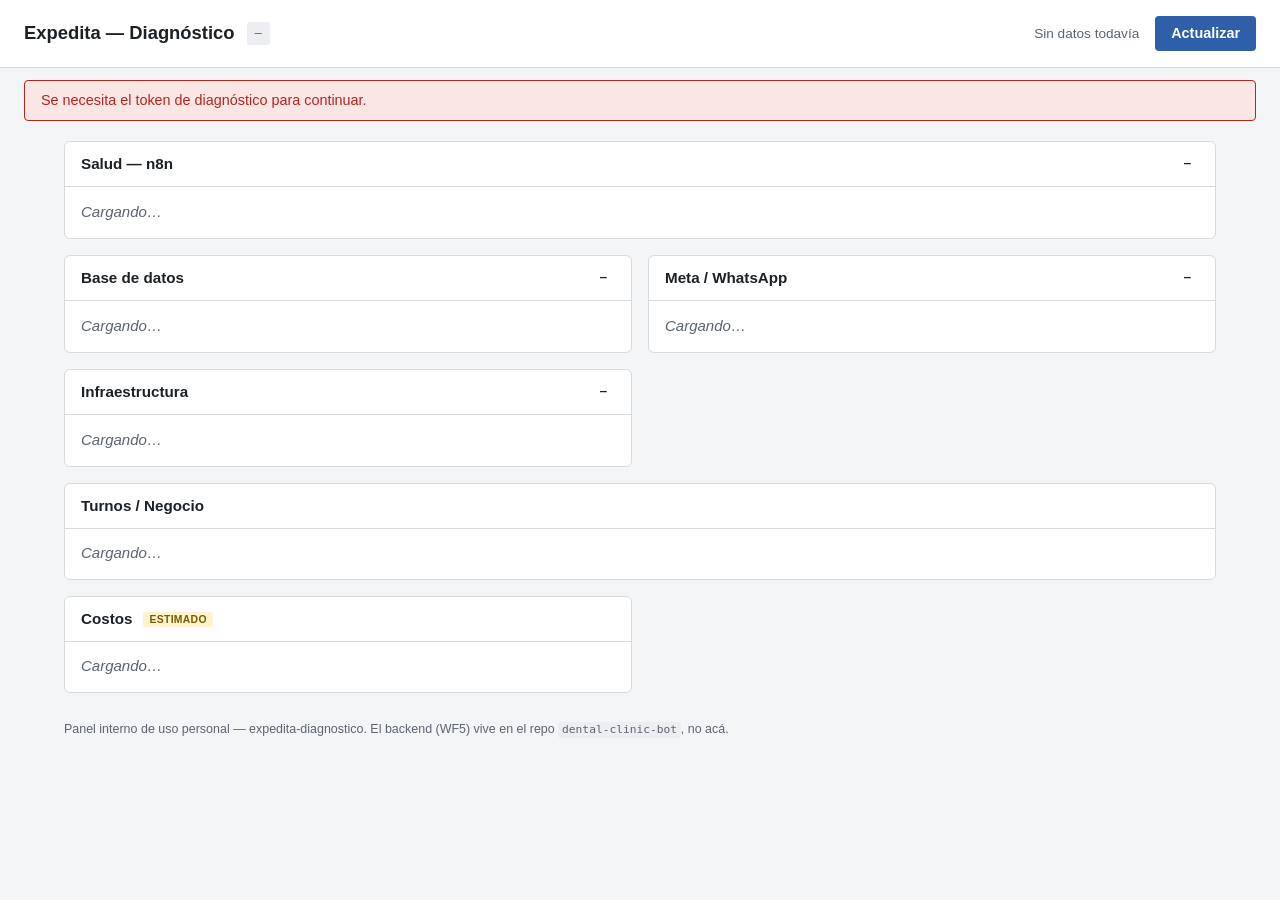
==== src/index.html @ 27dfe032 "feat: implementa frontend del panel de diagnóstico (src/)" ====
<!DOCTYPE html>
<html lang="es">
<head>
<meta charset="UTF-8">
<meta name="viewport" content="width=device-width, initial-scale=1.0">
<title>Expedita — Diagnóstico</title>
<link rel="stylesheet" href="styles.css">
</head>
<body>
<header class="topbar">
  <div class="topbar-title">
    <h1>Expedita — Diagnóstico</h1>
    <span class="env-badge" id="env-badge">—</span>
  </div>
  <div class="topbar-actions">
    <span class="ultima-actualizacion" id="ultima-actualizacion">Sin datos todavía</span>
    <button id="btn-actualizar" type="button">Actualizar</button>
  </div>
</header>

<div class="global-error" id="global-error" hidden></div>

<main class="grid">

  <section class="panel panel-wide" id="panel-n8n" aria-labelledby="h-n8n">
    <div class="panel-header">
      <h2 id="h-n8n">Salud — n8n</h2>
      <span class="status-pill" id="n8n-status">—</span>
    </div>
    <div class="panel-body" id="n8n-body">
      <p class="sin-datos">Cargando…</p>
    </div>
  </section>

  <section class="panel" id="panel-db" aria-labelledby="h-db">
    <div class="panel-header">
      <h2 id="h-db">Base de datos</h2>
      <span class="status-pill" id="db-status">—</span>
    </div>
    <div class="panel-body" id="db-body">
      <p class="sin-datos">Cargando…</p>
    </div>
  </section>

  <section class="panel" id="panel-meta" aria-labelledby="h-meta">
    <div class="panel-header">
      <h2 id="h-meta">Meta / WhatsApp</h2>
      <span class="status-pill" id="meta-status">—</span>
    </div>
    <div class="panel-body" id="meta-body">
      <p class="sin-datos">Cargando…</p>
    </div>
  </section>

  <section class="panel" id="panel-infra" aria-labelledby="h-infra">
    <div class="panel-header">
      <h2 id="h-infra">Infraestructura</h2>
      <span class="status-pill" id="infra-status">—</span>
    </div>
    <div class="panel-body" id="infra-body">
      <p class="sin-datos">Cargando…</p>
    </div>
  </section>

  <section class="panel panel-wide" id="panel-negocio" aria-labelledby="h-negocio">
    <div class="panel-header">
      <h2 id="h-negocio">Turnos / Negocio</h2>
    </div>
    <div class="panel-body" id="negocio-body">
      <p class="sin-datos">Cargando…</p>
    </div>
  </section>

  <section class="panel" id="panel-costos" aria-labelledby="h-costos">
    <div class="panel-header">
      <h2 id="h-costos">Costos <span class="tag-estimado">estimado</span></h2>
    </div>
    <div class="panel-body" id="costos-body">
      <p class="sin-datos">Cargando…</p>
    </div>
  </section>

</main>

<footer class="foot">
  <p>Panel interno de uso personal — expedita-diagnostico. El backend
  (WF5) vive en el repo <code>dental-clinic-bot</code>, no acá.</p>
</footer>

<script src="app.js"></script>
</body>
</html>
---- src/styles.css ----
/* Reset mínimo */
*,
*::before,
*::after {
  box-sizing: border-box;
}
html,
body {
  margin: 0;
  padding: 0;
}

:root {
  --bg: #f4f5f7;
  --panel-bg: #ffffff;
  --border: #d7dbe0;
  --text: #1c2126;
  --text-muted: #5b6470;
  --accent: #2f5fa8;

  --ok-bg: #e4f5e8;
  --ok-text: #1c7a3c;
  --error-bg: #fbe6e6;
  --error-text: #b3261e;
  --unknown-bg: #eceef1;
  --unknown-text: #5b6470;
  --warn-text: #b3261e;

  --font-body: -apple-system, "Segoe UI", Roboto, Helvetica, Arial, sans-serif;
  --font-mono: "Consolas", "SFMono-Regular", Menlo, Monaco, monospace;
}

body {
  font-family: var(--font-body);
  color: var(--text);
  background: var(--bg);
  line-height: 1.4;
  font-size: 15px;
}

h1,
h2,
h3 {
  margin: 0;
  font-weight: 600;
}

code {
  font-family: var(--font-mono);
  background: var(--unknown-bg);
  padding: 0.1em 0.35em;
  border-radius: 3px;
  font-size: 0.9em;
}

/* Barra superior */
.topbar {
  display: flex;
  flex-wrap: wrap;
  align-items: center;
  justify-content: space-between;
  gap: 0.75rem;
  padding: 1rem 1.5rem;
  background: var(--panel-bg);
  border-bottom: 1px solid var(--border);
  position: sticky;
  top: 0;
  z-index: 10;
}

.topbar-title {
  display: flex;
  align-items: center;
  gap: 0.75rem;
}

.topbar-title h1 {
  font-size: 1.15rem;
}

.env-badge {
  font-family: var(--font-mono);
  font-size: 0.75rem;
  text-transform: uppercase;
  letter-spacing: 0.03em;
  background: var(--unknown-bg);
  color: var(--text-muted);
  padding: 0.2rem 0.5rem;
  border-radius: 3px;
}

.topbar-actions {
  display: flex;
  align-items: center;
  gap: 1rem;
  font-size: 0.85rem;
  color: var(--text-muted);
}

#btn-actualizar {
  font: inherit;
  font-size: 0.9rem;
  font-weight: 600;
  padding: 0.45rem 1rem;
  background: var(--accent);
  color: #fff;
  border: none;
  border-radius: 4px;
  cursor: pointer;
}

#btn-actualizar:hover {
  filter: brightness(1.08);
}

#btn-actualizar:disabled {
  opacity: 0.6;
  cursor: default;
}

/* Error global */
.global-error {
  margin: 0.75rem 1.5rem 0;
  padding: 0.6rem 1rem;
  background: var(--error-bg);
  color: var(--error-text);
  border: 1px solid var(--error-text);
  border-radius: 4px;
  font-size: 0.9rem;
}

/* Grid principal */
.grid {
  display: grid;
  grid-template-columns: repeat(2, minmax(0, 1fr));
  gap: 1rem;
  padding: 1.25rem 1.5rem;
  max-width: 75rem;
  margin: 0 auto;
}

.panel-wide {
  grid-column: span 2;
}

/* Paneles */
.panel {
  background: var(--panel-bg);
  border: 1px solid var(--border);
  border-radius: 6px;
  overflow: hidden;
  min-width: 0;
}

.panel-header {
  display: flex;
  align-items: center;
  justify-content: space-between;
  gap: 0.75rem;
  padding: 0.7rem 1rem;
  border-bottom: 1px solid var(--border);
}

.panel-header h2 {
  font-size: 0.95rem;
}

.panel-body {
  padding: 0.85rem 1rem 1rem;
  overflow-x: auto;
}

.tag-estimado {
  font-size: 0.65rem;
  font-weight: 600;
  text-transform: uppercase;
  letter-spacing: 0.03em;
  background: #fff3cd;
  color: #7a5b00;
  padding: 0.15rem 0.4rem;
  border-radius: 3px;
  margin-left: 0.4rem;
  vertical-align: middle;
}

/* Status pill */
.status-pill {
  font-family: var(--font-mono);
  font-size: 0.7rem;
  font-weight: 700;
  letter-spacing: 0.03em;
  padding: 0.2rem 0.5rem;
  border-radius: 3px;
  white-space: nowrap;
}

.status-ok {
  background: var(--ok-bg);
  color: var(--ok-text);
}

.status-error {
  background: var(--error-bg);
  color: var(--error-text);
}

.status-unknown {
  background: var(--unknown-bg);
  color: var(--unknown-text);
}

/* Sin datos / cargando */
.sin-datos {
  color: var(--text-muted);
  font-style: italic;
  margin: 0;
}

/* Listas clave-valor */
.kv-list {
  display: flex;
  flex-direction: column;
  gap: 0.4rem;
}

.kv-row {
  display: flex;
  justify-content: space-between;
  gap: 1rem;
  padding: 0.15rem 0;
  border-bottom: 1px dashed var(--border);
  font-size: 0.9rem;
}

.kv-row:last-child {
  border-bottom: none;
}

.kv-label {
  color: var(--text-muted);
}

.kv-value {
  font-family: var(--font-mono);
  font-weight: 600;
  text-align: right;
}

.num-warn {
  color: var(--warn-text);
}

/* Tablas */
table {
  border-collapse: collapse;
  width: 100%;
  font-size: 0.85rem;
}

.tabla-workflows {
  min-width: 52rem;
}

th,
td {
  text-align: left;
  padding: 0.4rem 0.6rem;
  border-bottom: 1px solid var(--border);
  white-space: nowrap;
}

th {
  font-size: 0.72rem;
  text-transform: uppercase;
  letter-spacing: 0.02em;
  color: var(--text-muted);
  font-weight: 600;
}

td {
  font-family: var(--font-mono);
}

td:first-child,
th:first-child {
  font-family: var(--font-body);
  white-space: normal;
}

.tabla-simple {
  margin-top: 0.6rem;
  min-width: 0;
}

.resumen-linea {
  display: flex;
  flex-wrap: wrap;
  gap: 1.25rem;
  margin-top: 0.75rem;
  padding-top: 0.6rem;
  border-top: 1px solid var(--border);
  font-size: 0.85rem;
  color: var(--text-muted);
}

.resumen-linea span {
  font-family: var(--font-mono);
}

/* Subgrupos dentro de un panel (Turnos/Negocio) */
.subgrupo + .subgrupo {
  margin-top: 1rem;
  padding-top: 1rem;
  border-top: 1px solid var(--border);
}

.subgrupo h3 {
  font-size: 0.8rem;
  text-transform: uppercase;
  letter-spacing: 0.02em;
  color: var(--text-muted);
  margin-bottom: 0.5rem;
}

.nota {
  margin: 0.75rem 0 0;
  font-size: 0.8rem;
  font-style: italic;
  color: var(--text-muted);
}

/* Footer */
.foot {
  max-width: 75rem;
  margin: 0 auto;
  padding: 0.5rem 1.5rem 2rem;
  color: var(--text-muted);
  font-size: 0.78rem;
}

.foot p {
  margin: 0;
}

/* Responsive */
@media (max-width: 62rem) {
  .grid {
    grid-template-columns: 1fr;
  }
  .panel-wide {
    grid-column: span 1;
  }
}

@media (max-width: 40rem) {
  .topbar {
    padding: 0.85rem 1rem;
  }
  .grid {
    padding: 1rem;
  }
  .panel-body {
    padding: 0.75rem 0.85rem 0.9rem;
  }
  .kv-row {
    font-size: 0.85rem;
  }
}
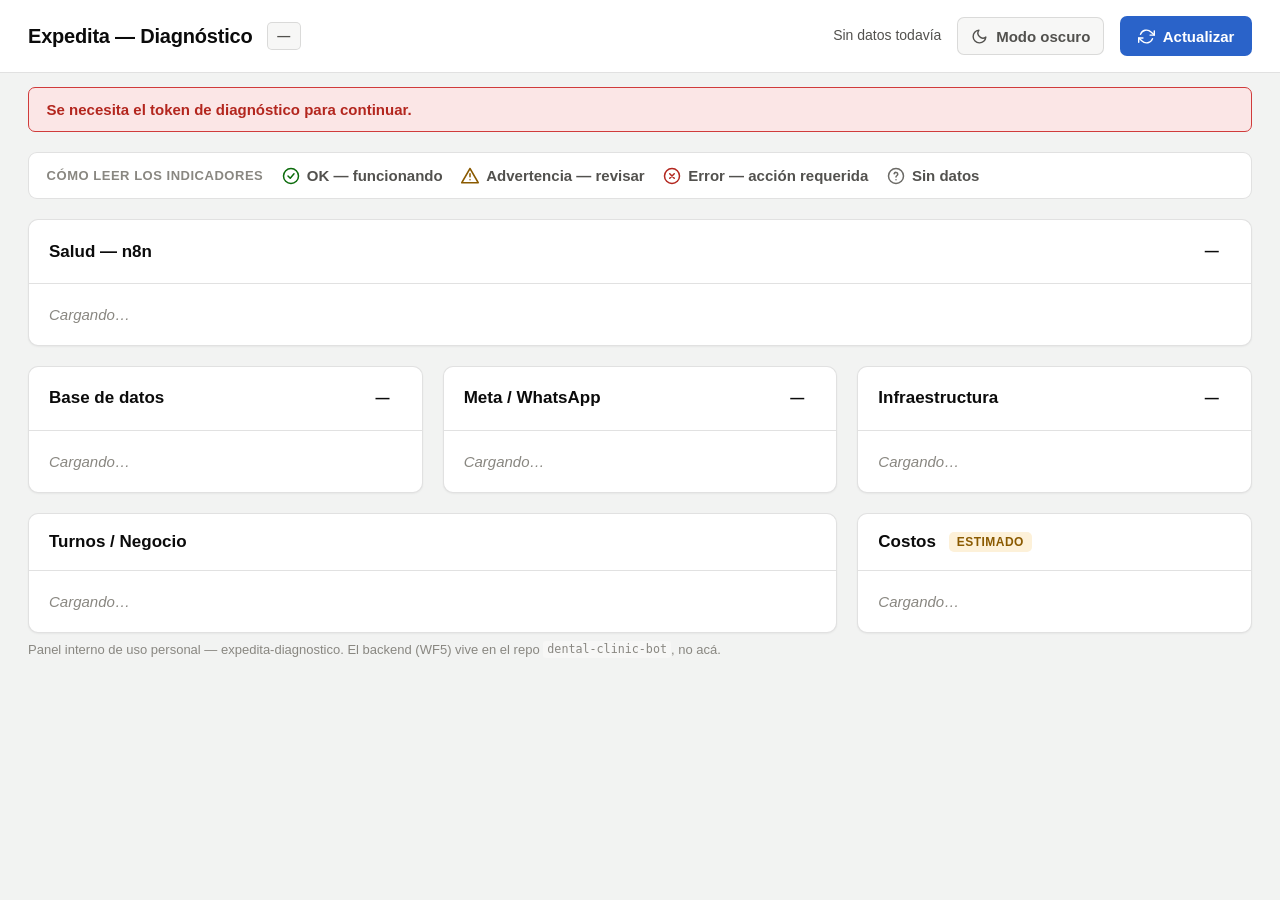
==== commit c26a4d8b: "feat: rediseña UI/UX del panel de diagnóstico Pastillas de estado con ícono+color (nunca color solo)" ====
--- a/src/index.html
+++ b/src/index.html
@@ -8,84 +8,116 @@
 </head>
 <body>
 <header class="topbar">
-  <div class="topbar-title">
+  <div class="topbar-left">
     <h1>Expedita — Diagnóstico</h1>
     <span class="env-badge" id="env-badge">—</span>
   </div>
-  <div class="topbar-actions">
-    <span class="ultima-actualizacion" id="ultima-actualizacion">Sin datos todavía</span>
-    <button id="btn-actualizar" type="button">Actualizar</button>
+  <div class="topbar-right">
+    <span class="last-update" id="ultima-actualizacion">Sin datos todavía</span>
+    <button type="button" class="theme-toggle" id="btn-theme" aria-pressed="false">
+      <svg class="icon-sun" viewBox="0 0 24 24" fill="none" stroke="currentColor" stroke-width="2" stroke-linecap="round" stroke-linejoin="round" aria-hidden="true"><circle cx="12" cy="12" r="5"></circle><line x1="12" y1="1" x2="12" y2="3"></line><line x1="12" y1="21" x2="12" y2="23"></line><line x1="4.22" y1="4.22" x2="5.64" y2="5.64"></line><line x1="18.36" y1="18.36" x2="19.78" y2="19.78"></line><line x1="1" y1="12" x2="3" y2="12"></line><line x1="21" y1="12" x2="23" y2="12"></line><line x1="4.22" y1="19.78" x2="5.64" y2="18.36"></line><line x1="18.36" y1="5.64" x2="19.78" y2="4.22"></line></svg>
+      <svg class="icon-moon" viewBox="0 0 24 24" fill="none" stroke="currentColor" stroke-width="2" stroke-linecap="round" stroke-linejoin="round" aria-hidden="true"><path d="M21 12.79A9 9 0 1 1 11.21 3 7 7 0 0 0 21 12.79z"></path></svg>
+      <span class="theme-toggle-label" id="theme-toggle-label">Modo oscuro</span>
+    </button>
+    <button id="btn-actualizar" type="button" class="btn">
+      <svg viewBox="0 0 24 24" fill="none" stroke="currentColor" stroke-width="2" stroke-linecap="round" stroke-linejoin="round" aria-hidden="true"><polyline points="23 4 23 10 17 10"></polyline><polyline points="1 20 1 14 7 14"></polyline><path d="M3.51 9a9 9 0 0 1 14.85-3.36L23 10M1 14l4.64 4.36A9 9 0 0 0 20.49 15"></path></svg>
+      Actualizar
+    </button>
   </div>
 </header>
 
 <div class="global-error" id="global-error" hidden></div>
 
-<main class="grid">
+<div class="shell">
 
-  <section class="panel panel-wide" id="panel-n8n" aria-labelledby="h-n8n">
-    <div class="panel-header">
-      <h2 id="h-n8n">Salud — n8n</h2>
-      <span class="status-pill" id="n8n-status">—</span>
-    </div>
-    <div class="panel-body" id="n8n-body">
-      <p class="sin-datos">Cargando…</p>
-    </div>
-  </section>
+  <div class="legend">
+    <span class="legend-title">Cómo leer los indicadores</span>
+    <span class="legend-item">
+      <svg viewBox="0 0 24 24" fill="none" stroke="currentColor" stroke-width="2" stroke-linecap="round" stroke-linejoin="round" class="legend-icon legend-icon-good" aria-hidden="true"><circle cx="12" cy="12" r="10"></circle><path d="M8 12l3 3 5-6"></path></svg>
+      OK — funcionando
+    </span>
+    <span class="legend-item">
+      <svg viewBox="0 0 24 24" fill="none" stroke="currentColor" stroke-width="2" stroke-linecap="round" stroke-linejoin="round" class="legend-icon legend-icon-warn" aria-hidden="true"><path d="M12 2 1 21h22L12 2z"></path><line x1="12" y1="9" x2="12" y2="13"></line><line x1="12" y1="17" x2="12.01" y2="17"></line></svg>
+      Advertencia — revisar
+    </span>
+    <span class="legend-item">
+      <svg viewBox="0 0 24 24" fill="none" stroke="currentColor" stroke-width="2" stroke-linecap="round" stroke-linejoin="round" class="legend-icon legend-icon-crit" aria-hidden="true"><circle cx="12" cy="12" r="10"></circle><path d="M15 9l-6 6M9 9l6 6"></path></svg>
+      Error — acción requerida
+    </span>
+    <span class="legend-item">
+      <svg viewBox="0 0 24 24" fill="none" stroke="currentColor" stroke-width="2" stroke-linecap="round" stroke-linejoin="round" class="legend-icon legend-icon-unk" aria-hidden="true"><circle cx="12" cy="12" r="10"></circle><path d="M9.5 9a2.5 2.5 0 0 1 4.9.8c0 1.7-2.4 2-2.4 3.4"></path><line x1="12" y1="17" x2="12.01" y2="17"></line></svg>
+      Sin datos
+    </span>
+  </div>
 
-  <section class="panel" id="panel-db" aria-labelledby="h-db">
-    <div class="panel-header">
-      <h2 id="h-db">Base de datos</h2>
-      <span class="status-pill" id="db-status">—</span>
-    </div>
-    <div class="panel-body" id="db-body">
-      <p class="sin-datos">Cargando…</p>
-    </div>
-  </section>
+  <main class="grid">
 
-  <section class="panel" id="panel-meta" aria-labelledby="h-meta">
-    <div class="panel-header">
-      <h2 id="h-meta">Meta / WhatsApp</h2>
-      <span class="status-pill" id="meta-status">—</span>
-    </div>
-    <div class="panel-body" id="meta-body">
-      <p class="sin-datos">Cargando…</p>
-    </div>
-  </section>
+    <section class="card col-12" id="panel-n8n" aria-labelledby="h-n8n">
+      <div class="card-head">
+        <h2 id="h-n8n">Salud — n8n</h2>
+        <span class="pill" id="n8n-status">—</span>
+      </div>
+      <div class="card-body" id="n8n-body">
+        <p class="sin-datos">Cargando…</p>
+      </div>
+    </section>
 
-  <section class="panel" id="panel-infra" aria-labelledby="h-infra">
-    <div class="panel-header">
-      <h2 id="h-infra">Infraestructura</h2>
-      <span class="status-pill" id="infra-status">—</span>
-    </div>
-    <div class="panel-body" id="infra-body">
-      <p class="sin-datos">Cargando…</p>
-    </div>
-  </section>
+    <section class="card col-4" id="panel-db" aria-labelledby="h-db">
+      <div class="card-head">
+        <h2 id="h-db">Base de datos</h2>
+        <span class="pill" id="db-status">—</span>
+      </div>
+      <div class="card-body" id="db-body">
+        <p class="sin-datos">Cargando…</p>
+      </div>
+    </section>
 
-  <section class="panel panel-wide" id="panel-negocio" aria-labelledby="h-negocio">
-    <div class="panel-header">
-      <h2 id="h-negocio">Turnos / Negocio</h2>
-    </div>
-    <div class="panel-body" id="negocio-body">
-      <p class="sin-datos">Cargando…</p>
-    </div>
-  </section>
+    <section class="card col-4" id="panel-meta" aria-labelledby="h-meta">
+      <div class="card-head">
+        <h2 id="h-meta">Meta / WhatsApp</h2>
+        <span class="pill" id="meta-status">—</span>
+      </div>
+      <div class="card-body" id="meta-body">
+        <p class="sin-datos">Cargando…</p>
+      </div>
+    </section>
 
-  <section class="panel" id="panel-costos" aria-labelledby="h-costos">
-    <div class="panel-header">
-      <h2 id="h-costos">Costos <span class="tag-estimado">estimado</span></h2>
-    </div>
-    <div class="panel-body" id="costos-body">
-      <p class="sin-datos">Cargando…</p>
-    </div>
-  </section>
+    <section class="card col-4" id="panel-infra" aria-labelledby="h-infra">
+      <div class="card-head">
+        <h2 id="h-infra">Infraestructura</h2>
+        <span class="pill" id="infra-status">—</span>
+      </div>
+      <div class="card-body" id="infra-body">
+        <p class="sin-datos">Cargando…</p>
+      </div>
+    </section>
 
-</main>
+    <section class="card col-8" id="panel-negocio" aria-labelledby="h-negocio">
+      <div class="card-head">
+        <h2 id="h-negocio">Turnos / Negocio</h2>
+      </div>
+      <div class="card-body" id="negocio-body">
+        <p class="sin-datos">Cargando…</p>
+      </div>
+    </section>
 
-<footer class="foot">
-  <p>Panel interno de uso personal — expedita-diagnostico. El backend
-  (WF5) vive en el repo <code>dental-clinic-bot</code>, no acá.</p>
-</footer>
+    <section class="card col-4" id="panel-costos" aria-labelledby="h-costos">
+      <div class="card-head">
+        <h2 id="h-costos">Costos <span class="tag-estimado">Estimado</span></h2>
+      </div>
+      <div class="card-body" id="costos-body">
+        <p class="sin-datos">Cargando…</p>
+      </div>
+    </section>
+
+  </main>
+
+  <footer class="foot">
+    <p>Panel interno de uso personal — expedita-diagnostico. El backend
+    (WF5) vive en el repo <code>dental-clinic-bot</code>, no acá.</p>
+  </footer>
+
+</div>
 
 <script src="app.js"></script>
 </body>
--- a/src/styles.css
+++ b/src/styles.css
@@ -10,44 +10,112 @@
   padding: 0;
 }
 
+/* ---------------------------------------------------------------------
+ * Tema — claro por defecto, oscuro por prefers-color-scheme o por el
+ * toggle manual (data-theme en <html>, persistido en localStorage).
+ * Los dos modos ganan siempre sobre el sistema operativo.
+ * --------------------------------------------------------------------- */
 :root {
-  --bg: #f4f5f7;
-  --panel-bg: #ffffff;
-  --border: #d7dbe0;
-  --text: #1c2126;
-  --text-muted: #5b6470;
-  --accent: #2f5fa8;
-
-  --ok-bg: #e4f5e8;
-  --ok-text: #1c7a3c;
-  --error-bg: #fbe6e6;
-  --error-text: #b3261e;
-  --unknown-bg: #eceef1;
-  --unknown-text: #5b6470;
-  --warn-text: #b3261e;
+  color-scheme: light;
+  --page: #f2f3f2;
+  --surface: #ffffff;
+  --surface-2: #f7f7f6;
+  --border: rgba(11, 11, 11, 0.12);
+  --text: #0b0b0b;
+  --text-2: #52514e;
+  --text-muted: #898781;
+  --accent: #2a63c9;
+  --accent-hover: #1c4ea3;
+  --accent-ink: #ffffff;
+  --good: #0ca30c;
+  --good-text: #0b6b0b;
+  --good-bg: #e4f5e4;
+  --warn: #d98c00;
+  --warn-text: #8a5a00;
+  --warn-bg: #fdf1d9;
+  --crit: #d03b3b;
+  --crit-text: #b3261e;
+  --crit-bg: #fbe6e6;
+  --unk-text: #6b6a66;
+  --unk-bg: #ececea;
+  --shadow: 0 1px 2px rgba(11, 11, 11, 0.05);
 
   --font-body: -apple-system, "Segoe UI", Roboto, Helvetica, Arial, sans-serif;
   --font-mono: "Consolas", "SFMono-Regular", Menlo, Monaco, monospace;
+}
+
+@media (prefers-color-scheme: dark) {
+  :root:not([data-theme="light"]) {
+    color-scheme: dark;
+    --page: #0d0e10;
+    --surface: #17191c;
+    --surface-2: #1e2124;
+    --border: rgba(255, 255, 255, 0.12);
+    --text: #f5f5f4;
+    --text-2: #c3c2b7;
+    --text-muted: #8b8a84;
+    --accent: #5b9bf5;
+    --accent-hover: #7bafff;
+    --accent-ink: #0d0e10;
+    --good: #0ca30c;
+    --good-text: #4ade80;
+    --good-bg: rgba(12, 163, 12, 0.16);
+    --warn: #fab219;
+    --warn-text: #fbbf24;
+    --warn-bg: rgba(250, 178, 25, 0.14);
+    --crit: #e66767;
+    --crit-text: #f87171;
+    --crit-bg: rgba(230, 103, 103, 0.16);
+    --unk-text: #a9a8a2;
+    --unk-bg: rgba(255, 255, 255, 0.08);
+    --shadow: none;
+  }
+}
+
+:root[data-theme="dark"] {
+  color-scheme: dark;
+  --page: #0d0e10;
+  --surface: #17191c;
+  --surface-2: #1e2124;
+  --border: rgba(255, 255, 255, 0.12);
+  --text: #f5f5f4;
+  --text-2: #c3c2b7;
+  --text-muted: #8b8a84;
+  --accent: #5b9bf5;
+  --accent-hover: #7bafff;
+  --accent-ink: #0d0e10;
+  --good: #0ca30c;
+  --good-text: #4ade80;
+  --good-bg: rgba(12, 163, 12, 0.16);
+  --warn: #fab219;
+  --warn-text: #fbbf24;
+  --warn-bg: rgba(250, 178, 25, 0.14);
+  --crit: #e66767;
+  --crit-text: #f87171;
+  --crit-bg: rgba(230, 103, 103, 0.16);
+  --unk-text: #a9a8a2;
+  --unk-bg: rgba(255, 255, 255, 0.08);
+  --shadow: none;
 }
 
 body {
   font-family: var(--font-body);
   color: var(--text);
-  background: var(--bg);
+  background: var(--page);
   line-height: 1.4;
-  font-size: 15px;
+  font-size: 16px;
 }
 
 h1,
 h2,
 h3 {
   margin: 0;
-  font-weight: 600;
+  font-weight: 700;
 }
 
 code {
   font-family: var(--font-mono);
-  background: var(--unknown-bg);
+  background: var(--surface-2);
   padding: 0.1em 0.35em;
   border-radius: 3px;
   font-size: 0.9em;
@@ -60,282 +128,500 @@
   align-items: center;
   justify-content: space-between;
   gap: 0.75rem;
-  padding: 1rem 1.5rem;
-  background: var(--panel-bg);
+  padding: 1rem 1.75rem;
+  background: var(--surface);
   border-bottom: 1px solid var(--border);
   position: sticky;
   top: 0;
   z-index: 10;
 }
 
-.topbar-title {
-  display: flex;
-  align-items: center;
-  gap: 0.75rem;
-}
-
-.topbar-title h1 {
-  font-size: 1.15rem;
+.topbar-left {
+  display: flex;
+  align-items: center;
+  gap: 0.875rem;
+}
+
+.topbar-left h1 {
+  font-size: 1.25rem;
+  letter-spacing: -0.01em;
 }
 
 .env-badge {
-  font-family: var(--font-mono);
-  font-size: 0.75rem;
+  font-size: 0.8125rem;
+  font-weight: 700;
+  letter-spacing: 0.04em;
   text-transform: uppercase;
-  letter-spacing: 0.03em;
-  background: var(--unknown-bg);
-  color: var(--text-muted);
-  padding: 0.2rem 0.5rem;
-  border-radius: 3px;
-}
-
-.topbar-actions {
+  background: var(--surface-2);
+  color: var(--text-2);
+  border: 1px solid var(--border);
+  padding: 0.25rem 0.6rem;
+  border-radius: 5px;
+}
+
+.topbar-right {
   display: flex;
   align-items: center;
   gap: 1rem;
-  font-size: 0.85rem;
-  color: var(--text-muted);
-}
-
-#btn-actualizar {
+  flex-wrap: wrap;
+}
+
+.last-update {
+  font-size: 0.875rem;
+  color: var(--text-2);
+  white-space: nowrap;
+}
+
+.btn,
+.theme-toggle {
+  display: inline-flex;
+  align-items: center;
+  gap: 0.5rem;
   font: inherit;
-  font-size: 0.9rem;
+  font-size: 0.9375rem;
   font-weight: 600;
-  padding: 0.45rem 1rem;
+  border-radius: 7px;
+  cursor: pointer;
+}
+
+.btn {
+  padding: 0.6rem 1.1rem;
   background: var(--accent);
-  color: #fff;
+  color: var(--accent-ink);
   border: none;
-  border-radius: 4px;
-  cursor: pointer;
-}
-
-#btn-actualizar:hover {
-  filter: brightness(1.08);
-}
-
-#btn-actualizar:disabled {
+}
+
+.btn svg {
+  width: 17px;
+  height: 17px;
+}
+
+.btn:hover {
+  background: var(--accent-hover);
+}
+
+.btn:disabled {
   opacity: 0.6;
   cursor: default;
 }
 
+.theme-toggle {
+  padding: 0.45rem 0.8rem;
+  background: var(--surface-2);
+  border: 1px solid var(--border);
+  color: var(--text-2);
+}
+
+.theme-toggle:hover {
+  color: var(--text);
+}
+
+.theme-toggle svg {
+  width: 17px;
+  height: 17px;
+}
+
+.theme-toggle .icon-sun,
+.theme-toggle .icon-moon {
+  display: none;
+}
+
+/* Claro: se ofrece pasar a oscuro (icono luna). Oscuro: se ofrece pasar a claro (icono sol). */
+:root:not([data-theme="dark"]) .theme-toggle .icon-moon {
+  display: block;
+}
+:root[data-theme="dark"] .theme-toggle .icon-sun {
+  display: block;
+}
+@media (prefers-color-scheme: dark) {
+  :root:not([data-theme]) .theme-toggle .icon-moon {
+    display: none;
+  }
+  :root:not([data-theme]) .theme-toggle .icon-sun {
+    display: block;
+  }
+}
+
 /* Error global */
 .global-error {
-  margin: 0.75rem 1.5rem 0;
-  padding: 0.6rem 1rem;
-  background: var(--error-bg);
-  color: var(--error-text);
-  border: 1px solid var(--error-text);
-  border-radius: 4px;
-  font-size: 0.9rem;
+  margin: 0.85rem 1.75rem 0;
+  padding: 0.7rem 1.1rem;
+  background: var(--crit-bg);
+  color: var(--crit-text);
+  border: 1px solid var(--crit);
+  border-radius: 7px;
+  font-size: 0.9375rem;
+  font-weight: 600;
+}
+
+.shell {
+  max-width: 1400px;
+  margin: 0 auto;
+  padding: 0 1.75rem 3rem;
+}
+
+/* Leyenda de estados */
+.legend {
+  display: flex;
+  align-items: center;
+  flex-wrap: wrap;
+  gap: 1.15rem;
+  margin: 1.25rem 0;
+  padding: 0.75rem 1.1rem;
+  background: var(--surface);
+  border: 1px solid var(--border);
+  border-radius: 9px;
+}
+
+.legend-title {
+  font-size: 0.8125rem;
+  font-weight: 700;
+  text-transform: uppercase;
+  letter-spacing: 0.04em;
+  color: var(--text-muted);
+}
+
+.legend-item {
+  display: flex;
+  align-items: center;
+  gap: 0.45rem;
+  font-size: 0.9375rem;
+  font-weight: 600;
+  color: var(--text-2);
+}
+
+.legend-icon {
+  width: 18px;
+  height: 18px;
+  flex-shrink: 0;
+}
+
+.legend-icon-good {
+  color: var(--good-text);
+}
+.legend-icon-warn {
+  color: var(--warn-text);
+}
+.legend-icon-crit {
+  color: var(--crit-text);
+}
+.legend-icon-unk {
+  color: var(--unk-text);
 }
 
 /* Grid principal */
 .grid {
   display: grid;
-  grid-template-columns: repeat(2, minmax(0, 1fr));
-  gap: 1rem;
-  padding: 1.25rem 1.5rem;
-  max-width: 75rem;
-  margin: 0 auto;
-}
-
-.panel-wide {
-  grid-column: span 2;
-}
-
-/* Paneles */
-.panel {
-  background: var(--panel-bg);
+  grid-template-columns: repeat(12, 1fr);
+  gap: 1.25rem;
+  margin-top: 1.25rem;
+}
+
+.col-4 {
+  grid-column: span 4;
+}
+.col-8 {
+  grid-column: span 8;
+}
+.col-12 {
+  grid-column: span 12;
+}
+
+/* Tarjetas */
+.card {
+  background: var(--surface);
   border: 1px solid var(--border);
-  border-radius: 6px;
+  border-radius: 10px;
+  box-shadow: var(--shadow);
   overflow: hidden;
   min-width: 0;
-}
-
-.panel-header {
+  display: flex;
+  flex-direction: column;
+}
+
+.card-head {
   display: flex;
   align-items: center;
   justify-content: space-between;
   gap: 0.75rem;
-  padding: 0.7rem 1rem;
+  padding: 1rem 1.25rem;
   border-bottom: 1px solid var(--border);
 }
 
-.panel-header h2 {
-  font-size: 0.95rem;
-}
-
-.panel-body {
-  padding: 0.85rem 1rem 1rem;
+.card-head h2 {
+  font-size: 1.0625rem;
+}
+
+.card-body {
+  padding: 1.25rem;
   overflow-x: auto;
+  flex: 1;
 }
 
 .tag-estimado {
-  font-size: 0.65rem;
-  font-weight: 600;
+  font-size: 0.75rem;
+  font-weight: 700;
+  text-transform: uppercase;
+  letter-spacing: 0.04em;
+  background: var(--warn-bg);
+  color: var(--warn-text);
+  padding: 0.2rem 0.5rem;
+  border-radius: 5px;
+  margin-left: 0.5rem;
+  vertical-align: middle;
+}
+
+/* Pastilla de estado */
+.pill {
+  display: inline-flex;
+  align-items: center;
+  gap: 0.4rem;
+  font-size: 0.875rem;
+  font-weight: 700;
+  letter-spacing: 0.01em;
+  padding: 0.35rem 0.75rem;
+  border-radius: 20px;
+  white-space: nowrap;
+}
+
+.pill svg {
+  width: 17px;
+  height: 17px;
+  flex-shrink: 0;
+}
+
+.pill-good {
+  background: var(--good-bg);
+  color: var(--good-text);
+}
+.pill-warn {
+  background: var(--warn-bg);
+  color: var(--warn-text);
+}
+.pill-crit {
+  background: var(--crit-bg);
+  color: var(--crit-text);
+}
+.pill-unk {
+  background: var(--unk-bg);
+  color: var(--unk-text);
+}
+
+/* Sin datos / cargando */
+.sin-datos {
+  color: var(--text-muted);
+  font-style: italic;
+  margin: 0;
+  font-size: 0.9375rem;
+}
+
+/* Tiles de estadística (reemplaza la vieja lista clave-valor) */
+.stats {
+  display: grid;
+  grid-template-columns: repeat(auto-fit, minmax(140px, 1fr));
+  gap: 1rem;
+}
+
+.stats.stats-1col {
+  grid-template-columns: 1fr;
+}
+
+.stat {
+  display: flex;
+  flex-direction: column;
+  gap: 0.3rem;
+}
+
+.stat-label {
+  font-size: 0.8125rem;
+  font-weight: 700;
   text-transform: uppercase;
   letter-spacing: 0.03em;
-  background: #fff3cd;
-  color: #7a5b00;
-  padding: 0.15rem 0.4rem;
-  border-radius: 3px;
-  margin-left: 0.4rem;
+  color: var(--text-muted);
+}
+
+.stat-value {
+  font-size: 1.75rem;
+  font-weight: 700;
+  font-variant-numeric: tabular-nums;
+  letter-spacing: -0.01em;
+}
+
+.stat-value.small {
+  font-size: 1.25rem;
+}
+
+.stat-value.warn {
+  color: var(--warn-text);
+}
+.stat-value.crit {
+  color: var(--crit-text);
+}
+.stat-value.muted {
+  color: var(--text-muted);
+  font-size: 1.25rem;
+  font-weight: 600;
+}
+
+.stat-sub {
+  font-size: 0.8125rem;
+  color: var(--text-2);
+}
+
+.stat-block + .stat-block {
+  margin-top: 1.1rem;
+}
+
+/* Medidor de capacidad */
+.meter-track {
+  height: 10px;
+  border-radius: 6px;
+  background: var(--surface-2);
+  border: 1px solid var(--border);
+  overflow: hidden;
+  margin-top: 0.4rem;
+}
+
+.meter-fill {
+  height: 100%;
+  border-radius: 6px;
+  background: var(--accent);
+}
+
+.dot {
+  display: inline-block;
+  width: 9px;
+  height: 9px;
+  border-radius: 50%;
+  margin-right: 0.45rem;
   vertical-align: middle;
 }
 
-/* Status pill */
-.status-pill {
-  font-family: var(--font-mono);
-  font-size: 0.7rem;
-  font-weight: 700;
-  letter-spacing: 0.03em;
-  padding: 0.2rem 0.5rem;
-  border-radius: 3px;
-  white-space: nowrap;
-}
-
-.status-ok {
-  background: var(--ok-bg);
-  color: var(--ok-text);
-}
-
-.status-error {
-  background: var(--error-bg);
-  color: var(--error-text);
-}
-
-.status-unknown {
-  background: var(--unknown-bg);
-  color: var(--unknown-text);
-}
-
-/* Sin datos / cargando */
-.sin-datos {
-  color: var(--text-muted);
-  font-style: italic;
-  margin: 0;
-}
-
-/* Listas clave-valor */
-.kv-list {
-  display: flex;
-  flex-direction: column;
-  gap: 0.4rem;
-}
-
-.kv-row {
-  display: flex;
-  justify-content: space-between;
-  gap: 1rem;
-  padding: 0.15rem 0;
-  border-bottom: 1px dashed var(--border);
-  font-size: 0.9rem;
-}
-
-.kv-row:last-child {
-  border-bottom: none;
-}
-
-.kv-label {
-  color: var(--text-muted);
-}
-
-.kv-value {
-  font-family: var(--font-mono);
-  font-weight: 600;
-  text-align: right;
-}
-
-.num-warn {
-  color: var(--warn-text);
+.dot-good {
+  background: var(--good);
+}
+.dot-warn {
+  background: var(--warn);
+}
+.dot-crit {
+  background: var(--crit);
+}
+.dot-unk {
+  background: var(--text-muted);
 }
 
 /* Tablas */
+.table-wrap {
+  overflow-x: auto;
+}
+
 table {
   border-collapse: collapse;
   width: 100%;
-  font-size: 0.85rem;
 }
 
 .tabla-workflows {
-  min-width: 52rem;
+  min-width: 56rem;
 }
 
 th,
 td {
   text-align: left;
-  padding: 0.4rem 0.6rem;
+  padding: 0.7rem 0.9rem;
   border-bottom: 1px solid var(--border);
   white-space: nowrap;
+  font-size: 0.9375rem;
 }
 
 th {
-  font-size: 0.72rem;
+  font-size: 0.8125rem;
   text-transform: uppercase;
-  letter-spacing: 0.02em;
-  color: var(--text-muted);
-  font-weight: 600;
+  letter-spacing: 0.03em;
+  color: var(--text-muted);
+  font-weight: 700;
 }
 
 td {
-  font-family: var(--font-mono);
+  font-variant-numeric: tabular-nums;
 }
 
 td:first-child,
 th:first-child {
-  font-family: var(--font-body);
+  font-weight: 600;
   white-space: normal;
 }
 
+tbody tr:last-child td {
+  border-bottom: none;
+}
+
+tbody tr:hover {
+  background: var(--surface-2);
+}
+
+.cell-warn {
+  color: var(--warn-text);
+  font-weight: 700;
+}
+.cell-crit {
+  color: var(--crit-text);
+  font-weight: 700;
+}
+.cell-muted {
+  color: var(--text-muted);
+}
+
 .tabla-simple {
-  margin-top: 0.6rem;
+  margin-top: 1rem;
   min-width: 0;
 }
 
 .resumen-linea {
   display: flex;
   flex-wrap: wrap;
-  gap: 1.25rem;
-  margin-top: 0.75rem;
-  padding-top: 0.6rem;
+  gap: 1.75rem;
+  margin-top: 1.1rem;
+  padding-top: 1rem;
   border-top: 1px solid var(--border);
-  font-size: 0.85rem;
-  color: var(--text-muted);
-}
-
-.resumen-linea span {
-  font-family: var(--font-mono);
+  font-size: 0.9375rem;
+  color: var(--text-2);
+}
+
+.resumen-linea strong {
+  color: var(--text);
+  font-variant-numeric: tabular-nums;
 }
 
 /* Subgrupos dentro de un panel (Turnos/Negocio) */
 .subgrupo + .subgrupo {
-  margin-top: 1rem;
-  padding-top: 1rem;
+  margin-top: 1.5rem;
+  padding-top: 1.5rem;
   border-top: 1px solid var(--border);
 }
 
 .subgrupo h3 {
-  font-size: 0.8rem;
+  font-size: 0.875rem;
   text-transform: uppercase;
-  letter-spacing: 0.02em;
-  color: var(--text-muted);
-  margin-bottom: 0.5rem;
+  letter-spacing: 0.03em;
+  color: var(--text-muted);
+  margin-bottom: 0.85rem;
 }
 
 .nota {
-  margin: 0.75rem 0 0;
-  font-size: 0.8rem;
-  font-style: italic;
-  color: var(--text-muted);
+  margin: 1.1rem 0 0;
+  padding: 0.75rem 0.9rem;
+  font-size: 0.875rem;
+  color: var(--text-2);
+  background: var(--surface-2);
+  border: 1px solid var(--border);
+  border-radius: 7px;
 }
 
 /* Footer */
 .foot {
-  max-width: 75rem;
-  margin: 0 auto;
-  padding: 0.5rem 1.5rem 2rem;
-  color: var(--text-muted);
-  font-size: 0.78rem;
+  padding: 0.5rem 0 0;
+  color: var(--text-muted);
+  font-size: 0.8125rem;
 }
 
 .foot p {
@@ -347,7 +633,9 @@
   .grid {
     grid-template-columns: 1fr;
   }
-  .panel-wide {
+  .col-4,
+  .col-8,
+  .col-12 {
     grid-column: span 1;
   }
 }
@@ -356,13 +644,16 @@
   .topbar {
     padding: 0.85rem 1rem;
   }
-  .grid {
+  .shell {
+    padding: 0 1rem 2rem;
+  }
+  .topbar-right {
+    gap: 0.6rem;
+  }
+  .card-body {
     padding: 1rem;
   }
-  .panel-body {
-    padding: 0.75rem 0.85rem 0.9rem;
-  }
-  .kv-row {
-    font-size: 0.85rem;
-  }
-}
+  .legend {
+    gap: 0.75rem;
+  }
+}
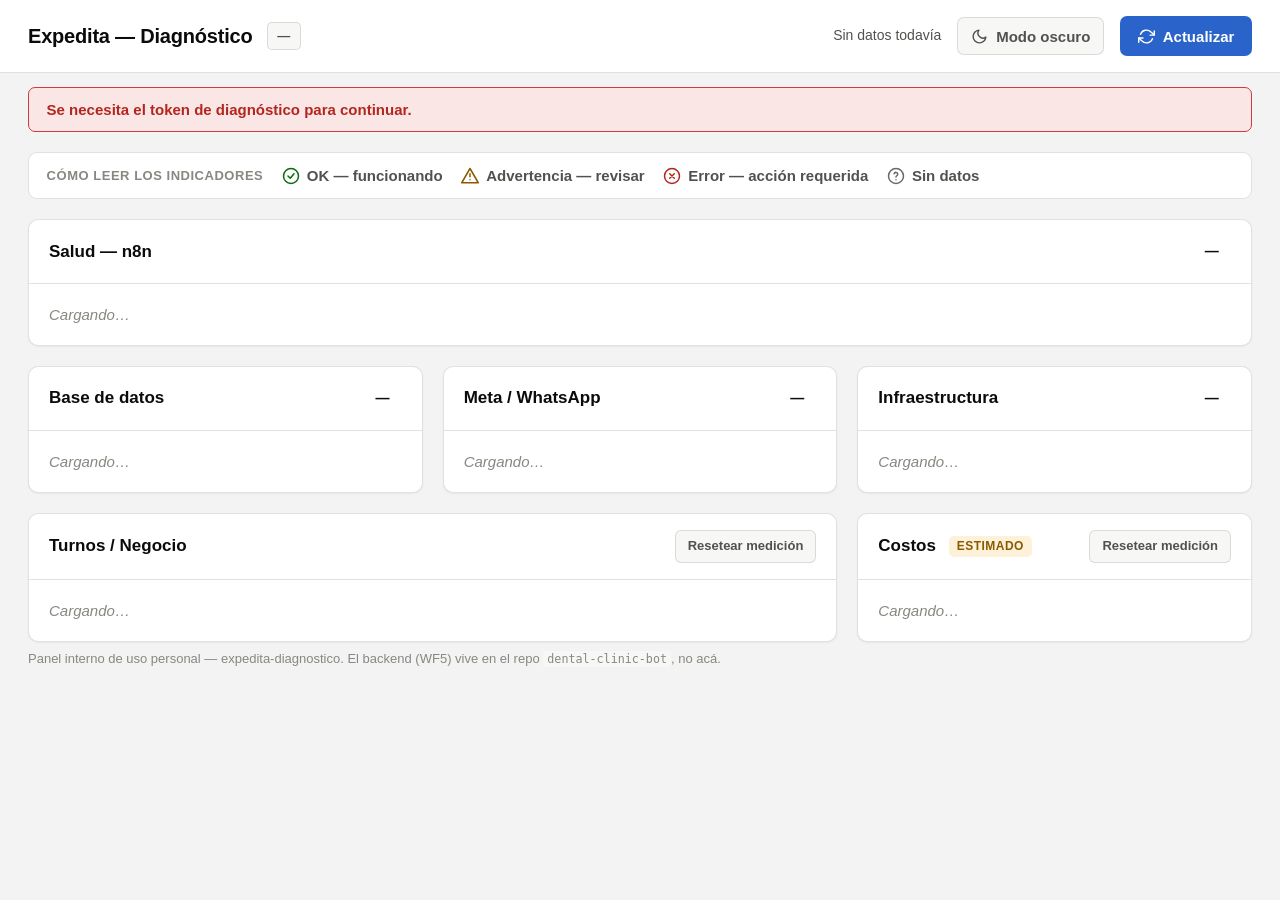
==== commit f1a6c8f8: "feat: consume ventana de medicion (periodo) y reset por panel WF5 ahora expone un tercer modo de ven" ====
--- a/src/index.html
+++ b/src/index.html
@@ -95,6 +95,7 @@
     <section class="card col-8" id="panel-negocio" aria-labelledby="h-negocio">
       <div class="card-head">
         <h2 id="h-negocio">Turnos / Negocio</h2>
+        <button type="button" class="btn-reset" id="btn-reset-negocio">Resetear medición</button>
       </div>
       <div class="card-body" id="negocio-body">
         <p class="sin-datos">Cargando…</p>
@@ -104,6 +105,7 @@
     <section class="card col-4" id="panel-costos" aria-labelledby="h-costos">
       <div class="card-head">
         <h2 id="h-costos">Costos <span class="tag-estimado">Estimado</span></h2>
+        <button type="button" class="btn-reset" id="btn-reset-costos">Resetear medición</button>
       </div>
       <div class="card-body" id="costos-body">
         <p class="sin-datos">Cargando…</p>
--- a/src/styles.css
+++ b/src/styles.css
@@ -341,9 +341,10 @@
 
 .card-head {
   display: flex;
+  flex-wrap: wrap;
   align-items: center;
   justify-content: space-between;
-  gap: 0.75rem;
+  gap: 0.5rem 0.75rem;
   padding: 1rem 1.25rem;
   border-bottom: 1px solid var(--border);
 }
@@ -356,6 +357,35 @@
   padding: 1.25rem;
   overflow-x: auto;
   flex: 1;
+}
+
+.btn-reset {
+  font: inherit;
+  font-size: 0.8125rem;
+  font-weight: 600;
+  padding: 0.4rem 0.75rem;
+  border-radius: 6px;
+  background: var(--surface-2);
+  color: var(--text-2);
+  border: 1px solid var(--border);
+  cursor: pointer;
+  white-space: nowrap;
+}
+
+.btn-reset:hover {
+  color: var(--text);
+}
+
+.btn-reset:disabled {
+  opacity: 0.6;
+  cursor: default;
+}
+
+.periodo-info {
+  margin: 0 0 1.1rem;
+  font-size: 0.875rem;
+  font-weight: 600;
+  color: var(--text-2);
 }
 
 .tag-estimado {
@@ -592,8 +622,9 @@
   font-variant-numeric: tabular-nums;
 }
 
-/* Subgrupos dentro de un panel (Turnos/Negocio) */
-.subgrupo + .subgrupo {
+/* Subgrupos dentro de un panel (Turnos/Negocio, Costos) — separador si hay
+ * algo antes (otro subgrupo, la línea de período, stats o una nota). */
+.card-body > .subgrupo:not(:first-child) {
   margin-top: 1.5rem;
   padding-top: 1.5rem;
   border-top: 1px solid var(--border);
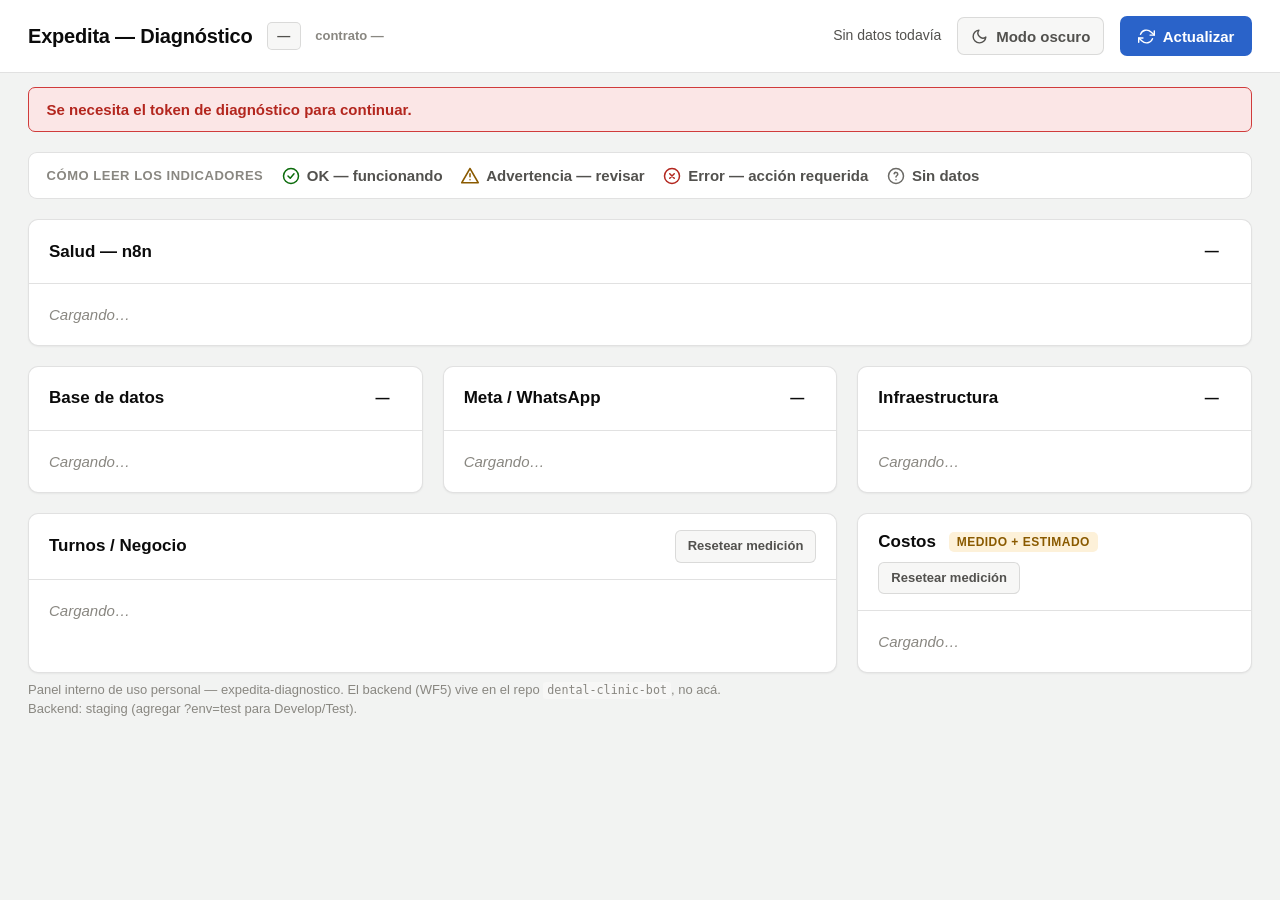
==== commit 11fa2694: "feat: adapta el panel al contrato v2.0 (reset_desde, costos per-message, versión de contrato, select" ====
--- a/src/index.html
+++ b/src/index.html
@@ -11,6 +11,7 @@
   <div class="topbar-left">
     <h1>Expedita — Diagnóstico</h1>
     <span class="env-badge" id="env-badge">—</span>
+    <span class="contract-badge" id="contract-badge">contrato —</span>
   </div>
   <div class="topbar-right">
     <span class="last-update" id="ultima-actualizacion">Sin datos todavía</span>
@@ -26,7 +27,8 @@
   </div>
 </header>
 
-<div class="global-error" id="global-error" hidden></div>
+<div class="global-warn" id="contract-warning" role="status" hidden></div>
+<div class="global-error" id="global-error" role="alert" hidden></div>
 
 <div class="shell">
 
@@ -97,6 +99,7 @@
         <h2 id="h-negocio">Turnos / Negocio</h2>
         <button type="button" class="btn-reset" id="btn-reset-negocio">Resetear medición</button>
       </div>
+      <p class="reset-aviso" id="reset-aviso-negocio" role="status" hidden></p>
       <div class="card-body" id="negocio-body">
         <p class="sin-datos">Cargando…</p>
       </div>
@@ -104,9 +107,10 @@
 
     <section class="card col-4" id="panel-costos" aria-labelledby="h-costos">
       <div class="card-head">
-        <h2 id="h-costos">Costos <span class="tag-estimado">Estimado</span></h2>
+        <h2 id="h-costos">Costos <span class="tag-estimado">Medido + estimado</span></h2>
         <button type="button" class="btn-reset" id="btn-reset-costos">Resetear medición</button>
       </div>
+      <p class="reset-aviso" id="reset-aviso-costos" role="status" hidden></p>
       <div class="card-body" id="costos-body">
         <p class="sin-datos">Cargando…</p>
       </div>
@@ -117,6 +121,7 @@
   <footer class="foot">
     <p>Panel interno de uso personal — expedita-diagnostico. El backend
     (WF5) vive en el repo <code>dental-clinic-bot</code>, no acá.</p>
+    <p id="backend-info"></p>
   </footer>
 
 </div>
--- a/src/styles.css
+++ b/src/styles.css
@@ -159,6 +159,13 @@
   border-radius: 5px;
 }
 
+.contract-badge {
+  font-size: 0.8125rem;
+  font-weight: 600;
+  color: var(--text-muted);
+  font-variant-numeric: tabular-nums;
+}
+
 .topbar-right {
   display: flex;
   align-items: center;
@@ -254,6 +261,18 @@
   font-weight: 600;
 }
 
+/* Aviso de versión de contrato no reconocida (tono advertencia) */
+.global-warn {
+  margin: 0.85rem 1.75rem 0;
+  padding: 0.7rem 1.1rem;
+  background: var(--warn-bg);
+  color: var(--warn-text);
+  border: 1px solid var(--warn);
+  border-radius: 7px;
+  font-size: 0.9375rem;
+  font-weight: 600;
+}
+
 .shell {
   max-width: 1400px;
   margin: 0 auto;
@@ -388,6 +407,60 @@
   color: var(--text-2);
 }
 
+.periodo-info + .periodo-sub {
+  margin-top: -0.8rem;
+}
+
+.periodo-sub {
+  margin: 0 0 1.1rem;
+  font-size: 0.8125rem;
+  color: var(--text-muted);
+}
+
+/* Aviso tras un reset: fecha anterior (única pista para deshacerlo) */
+.reset-aviso {
+  margin: 0;
+  padding: 0.6rem 1.25rem;
+  font-size: 0.8125rem;
+  color: var(--text-2);
+  background: var(--surface-2);
+  border-bottom: 1px solid var(--border);
+}
+
+.reset-aviso-warn strong {
+  color: var(--warn-text);
+}
+
+/* error_detalle de un bloque/sub-bloque en error */
+.error-detalle {
+  display: flex;
+  align-items: flex-start;
+  gap: 0.5rem;
+  margin: 0 0 1rem;
+  padding: 0.6rem 0.8rem;
+  font-size: 0.875rem;
+  font-weight: 600;
+  border-radius: 7px;
+  overflow-wrap: anywhere;
+}
+
+.error-detalle svg {
+  width: 17px;
+  height: 17px;
+  flex-shrink: 0;
+  margin-top: 1px;
+}
+
+.error-detalle-crit {
+  background: var(--crit-bg);
+  color: var(--crit-text);
+}
+
+.error-detalle-warn {
+  background: var(--warn-bg);
+  color: var(--warn-text);
+}
+
 .tag-estimado {
   font-size: 0.75rem;
   font-weight: 700;
@@ -498,6 +571,16 @@
   color: var(--text-2);
 }
 
+/* Cifra destacada de Costos (proyección per-message o medido) */
+.stats-destacadas {
+  align-items: end;
+}
+
+.stats-destacadas .stat:first-child .stat-value:not(.muted) {
+  font-size: 2.25rem;
+  color: var(--accent);
+}
+
 .stat-block + .stat-block {
   margin-top: 1.1rem;
 }
@@ -601,6 +684,10 @@
   color: var(--text-muted);
 }
 
+.fila-inexistente td {
+  color: var(--text-muted);
+}
+
 .tabla-simple {
   margin-top: 1rem;
   min-width: 0;
@@ -617,6 +704,17 @@
   color: var(--text-2);
 }
 
+.resumen-item {
+  display: flex;
+  flex-direction: column;
+  gap: 0.2rem;
+}
+
+.resumen-nota {
+  font-size: 0.8125rem;
+  color: var(--text-muted);
+}
+
 .resumen-linea strong {
   color: var(--text);
   font-variant-numeric: tabular-nums;
